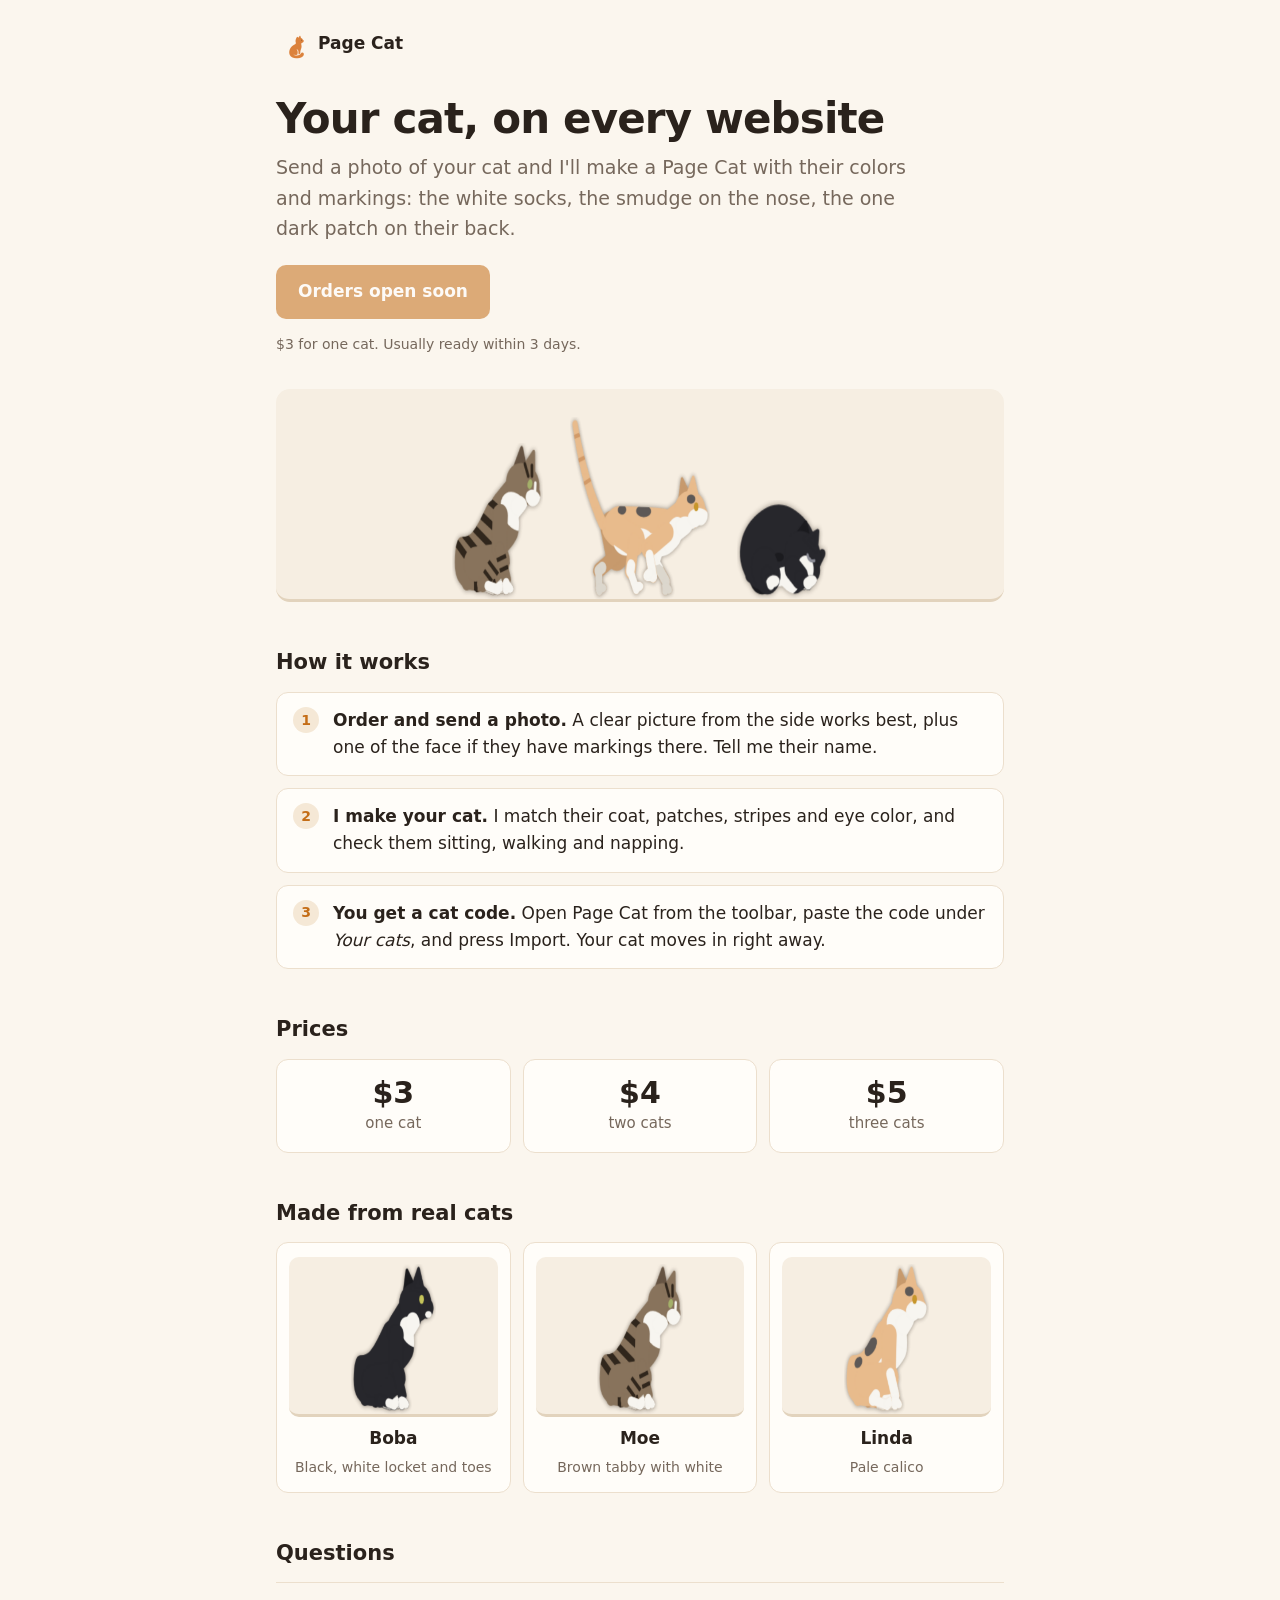
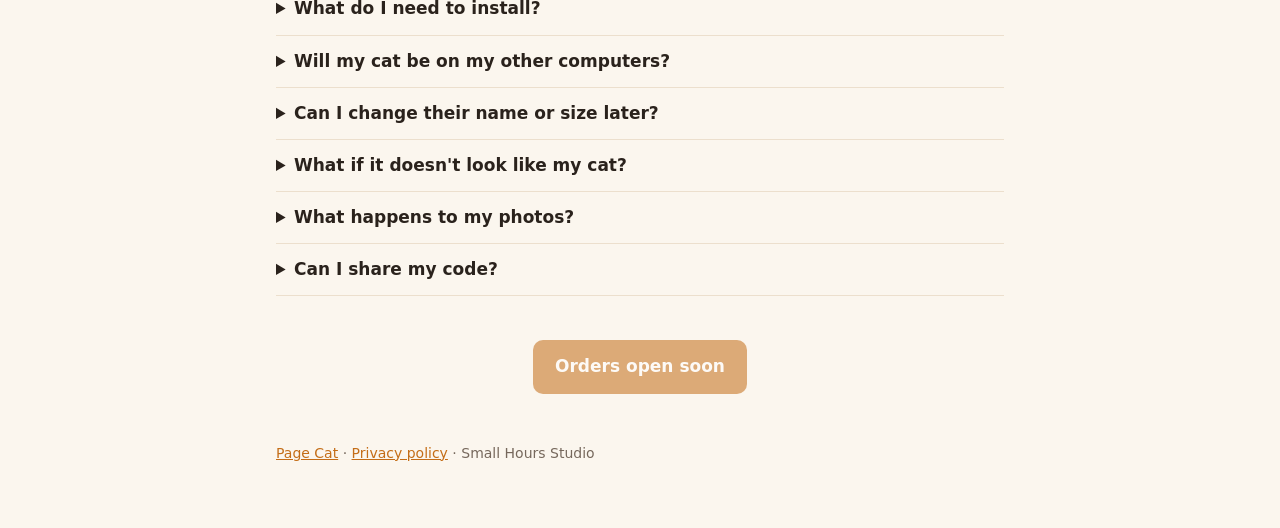
==== docs/custom.html @ 736ca17f "Custom cat page, menu button, Ko-fi kit, per-cat size - docs/custom.html: how ordering works, prices" ====
<!doctype html>
<html lang="en">
<head>
<meta charset="utf-8">
<meta name="viewport" content="width=device-width, initial-scale=1">
<title>Get a custom cat · Page Cat</title>
<meta name="description" content="Send a photo of your cat and get a Page Cat that looks like them.">
<link rel="icon" href="icon.png">
<style>
  :root {
    --bg: #fbf6ee; --fg: #2a221c; --muted: #76685c; --card: #fffdf9; --line: #ecdfcd;
    --accent: #c46d17; --accent-ink: #fff; --soft: #f5e8d6; --stage: #f6eee2;
  }
  @media (prefers-color-scheme: dark) {
    :root { --bg: #1b1916; --fg: #ece6de; --muted: #a59a8e; --card: #24211d; --line: #37312a; --accent: #eb9a43; --accent-ink: #1a1206; --soft: #2c2620; --stage: #efe6d8; }
  }
  * { box-sizing: border-box; }
  body { margin: 0; background: var(--bg); color: var(--fg); font: 17px/1.6 system-ui, "Segoe UI", sans-serif; }
  a { color: var(--accent); }
  main { max-width: 760px; margin: 0 auto; padding: 28px 16px 64px; }
  .top { display: flex; align-items: center; gap: 10px; font-weight: 650; text-decoration: none; color: var(--fg); }
  .top img { width: 32px; height: 32px; }
  h1 { font-size: clamp(30px, 6vw, 42px); line-height: 1.1; margin: 36px 0 10px; letter-spacing: -0.02em; }
  h2 { font-size: 21px; margin: 44px 0 12px; }
  .lede { font-size: 19px; color: var(--muted); margin: 0 0 22px; max-width: 34em; }
  .order { display: inline-block; background: var(--accent); color: var(--accent-ink); font-weight: 650; text-decoration: none; border-radius: 10px; padding: 13px 22px; }
  .order[aria-disabled="true"] { opacity: .55; pointer-events: none; }
  .small { font-size: 14px; color: var(--muted); }
  /* The cats always stand on a light 'page', so dark coats read in dark mode too. */
  .parade { display: flex; align-items: flex-end; justify-content: center; gap: 4%; margin: 34px 0 6px; padding: 28px 16px 0; background: var(--stage); border-radius: 14px; border-bottom: 3px solid #e2d3bd; }
  .parade img { height: auto; display: block; }
  .steps { list-style: none; padding: 0; margin: 0; display: grid; gap: 12px; }
  .steps li { background: var(--card); border: 1px solid var(--line); border-radius: 12px; padding: 14px 16px 14px 56px; position: relative; }
  .steps li::before { counter-increment: step; content: counter(step); position: absolute; left: 16px; top: 14px; width: 26px; height: 26px; border-radius: 50%; background: var(--soft); color: var(--accent); font-weight: 700; display: grid; place-items: center; font-size: 14px; }
  .steps { counter-reset: step; }
  .prices { display: grid; grid-template-columns: repeat(3, 1fr); gap: 12px; }
  .price { background: var(--card); border: 1px solid var(--line); border-radius: 12px; padding: 16px; text-align: center; }
  .price b { display: block; font-size: 30px; line-height: 1.1; }
  .price span { color: var(--muted); font-size: 15px; }
  .examples { display: grid; grid-template-columns: repeat(3, 1fr); gap: 12px; }
  .ex { background: var(--card); border: 1px solid var(--line); border-radius: 12px; padding: 14px 12px 12px; text-align: center; }
  .ex .pic { height: 160px; display: flex; align-items: flex-end; justify-content: center; background: var(--stage); border-radius: 10px; padding-top: 10px; border-bottom: 3px solid #e2d3bd; }
  .ex img { max-height: 150px; max-width: 100%; }
  .ex b { display: block; margin-top: 8px; }
  .ex span { font-size: 14px; color: var(--muted); }
  details { border-top: 1px solid var(--line); padding: 12px 0; }
  details:last-of-type { border-bottom: 1px solid var(--line); }
  summary { cursor: pointer; font-weight: 600; }
  details p { margin: 8px 0 0; color: var(--muted); }
  .cta { text-align: center; margin-top: 44px; }
  footer { margin-top: 48px; font-size: 14px; color: var(--muted); }
  @media (max-width: 560px) { .prices, .examples { grid-template-columns: 1fr; } .ex .pic { height: 120px; } .ex img { max-height: 120px; } }
</style>
</head>
<body>
<main>
  <a class="top" href="./"><img src="icon.png" alt="">Page Cat</a>

  <h1>Your cat, on every website</h1>
  <p class="lede">Send a photo of your cat and I'll make a Page Cat with their colors and markings: the white socks, the smudge on the nose, the one dark patch on their back.</p>
  <a class="order" id="order" href="#" aria-disabled="true">Orders open soon</a>
  <p class="small">$3 for one cat. Usually ready within 3 days.</p>

  <div class="parade" aria-hidden="true">
    <img src="cats/moe-sit.png" alt="" style="width:13%">
    <img src="cats/linda-walk.png" alt="" style="width:20%">
    <img src="cats/boba-sleep.png" alt="" style="width:13%">
  </div>

  <h2>How it works</h2>
  <ol class="steps">
    <li><b>Order and send a photo.</b> A clear picture from the side works best, plus one of the face if they have markings there. Tell me their name.</li>
    <li><b>I make your cat.</b> I match their coat, patches, stripes and eye color, and check them sitting, walking and napping.</li>
    <li><b>You get a cat code.</b> Open Page Cat from the toolbar, paste the code under <i>Your cats</i>, and press Import. Your cat moves in right away.</li>
  </ol>

  <h2>Prices</h2>
  <div class="prices">
    <div class="price"><b>$3</b><span>one cat</span></div>
    <div class="price"><b>$4</b><span>two cats</span></div>
    <div class="price"><b>$5</b><span>three cats</span></div>
  </div>

  <h2>Made from real cats</h2>
  <div class="examples">
    <div class="ex"><div class="pic"><img src="cats/boba-sit.png" alt="Boba: a black cat with a white chest and white toes"></div><b>Boba</b><span>Black, white locket and toes</span></div>
    <div class="ex"><div class="pic"><img src="cats/moe-sit.png" alt="Moe: a brown tabby with a white bib and white paws"></div><b>Moe</b><span>Brown tabby with white</span></div>
    <div class="ex"><div class="pic"><img src="cats/linda-sit.png" alt="Linda: a pale orange and white cat with a few gray patches"></div><b>Linda</b><span>Pale calico</span></div>
  </div>

  <h2>Questions</h2>
  <details><summary>What do I need to install?</summary><p>Just Page Cat from the Chrome Web Store. Your cat comes as a code you paste into it, so there's nothing else to download.</p></details>
  <details><summary>Will my cat be on my other computers?</summary><p>Yes, if you're signed in to Chrome with sync on. Your cats are saved to your Google account along with your other Page Cat settings.</p></details>
  <details><summary>Can I change their name or size later?</summary><p>Yes. Rename them in the Page Cat menu, and set their size and chonkiness with the sliders. Each of your cats remembers its own.</p></details>
  <details><summary>What if it doesn't look like my cat?</summary><p>Tell me what's off and I'll fix it. One round of changes is included. If I can't get it right, you get your money back.</p></details>
  <details><summary>What happens to my photos?</summary><p>I only use them to make your cat, and I delete them once you have your code. Page Cat itself never sees them and doesn't collect any data.</p></details>
  <details><summary>Can I share my code?</summary><p>Sure. Anyone who pastes it gets your cat.</p></details>

  <div class="cta"><a class="order" id="order2" href="#" aria-disabled="true">Orders open soon</a></div>

  <footer><a href="./">Page Cat</a> · <a href="privacy.html">Privacy policy</a> · Small Hours Studio</footer>
</main>
<script>
  // The Ko-fi page that takes orders. Leave empty until it's ready; the buttons stay greyed out.
  const KOFI = '';
  if (KOFI) for (const id of ['order', 'order2']) {
    const a = document.getElementById(id);
    a.href = KOFI; a.textContent = 'Order your cat'; a.removeAttribute('aria-disabled');
  }
</script>
</body>
</html>
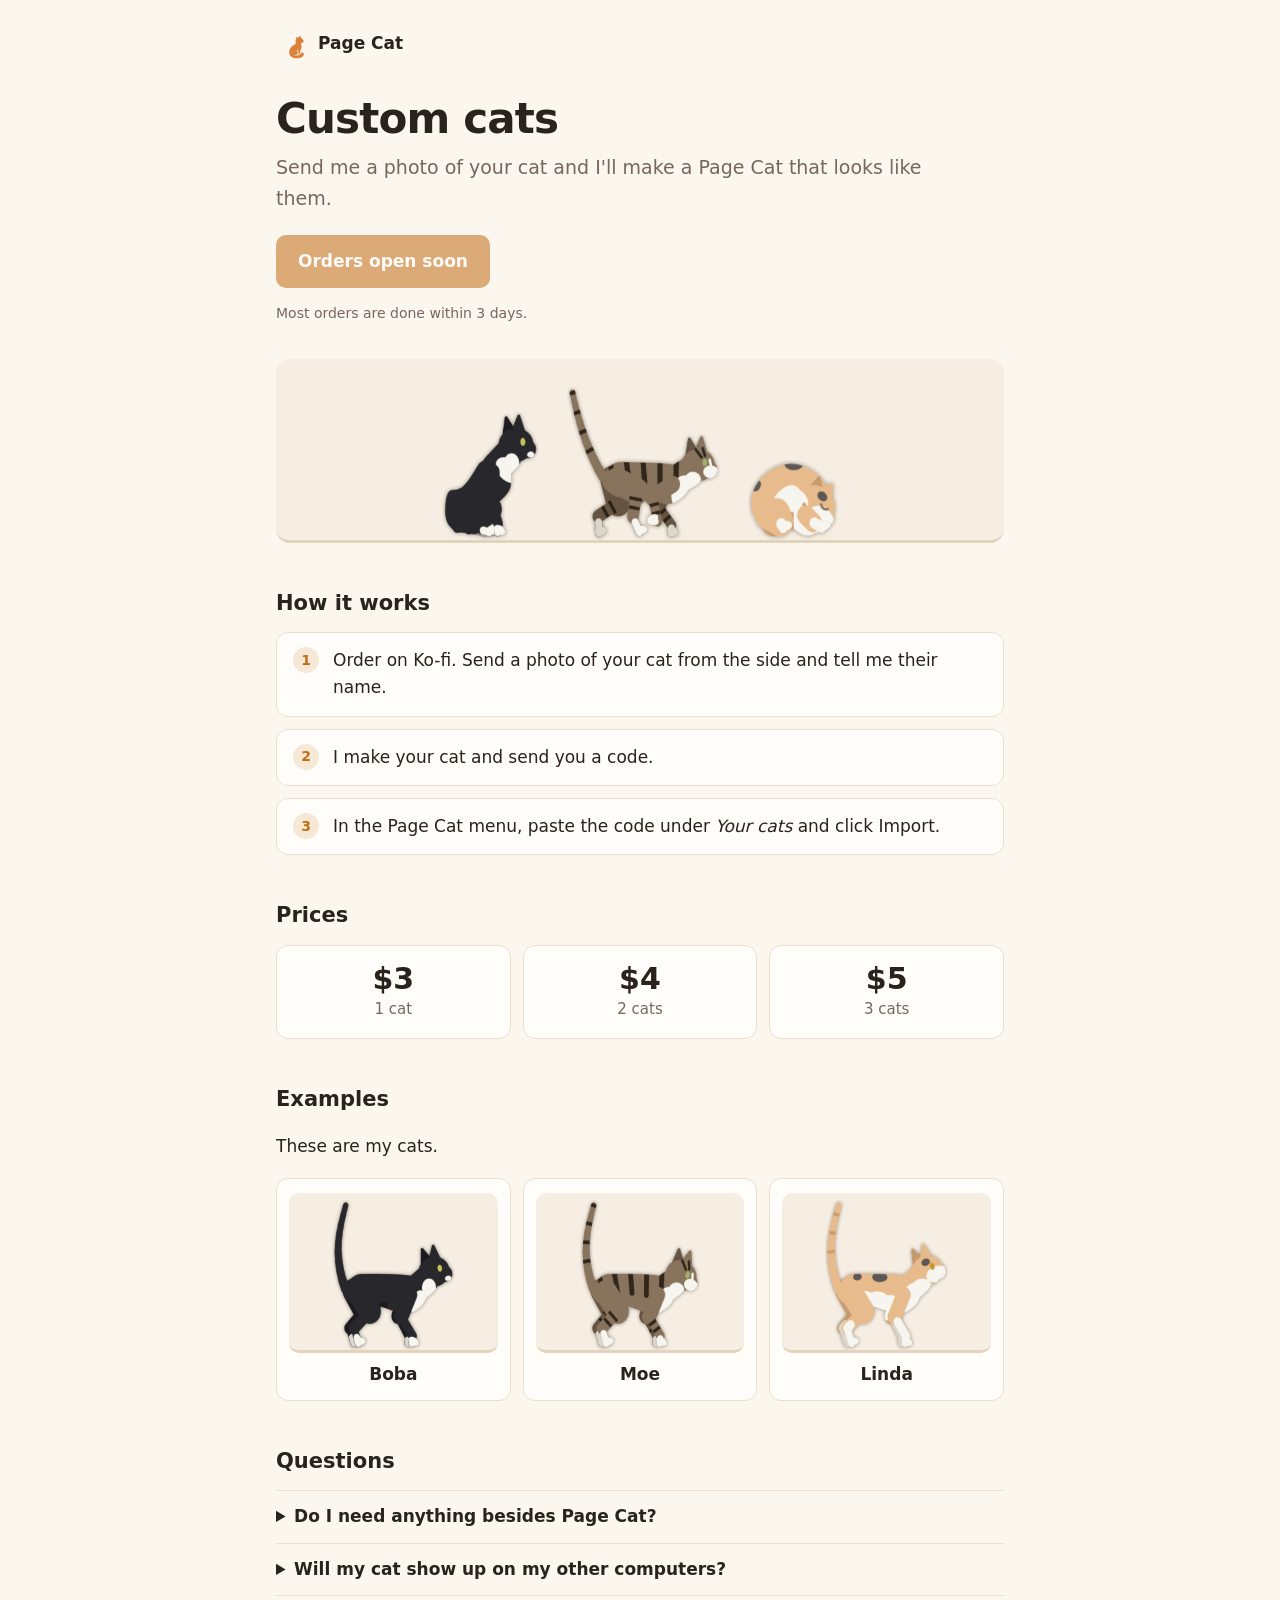
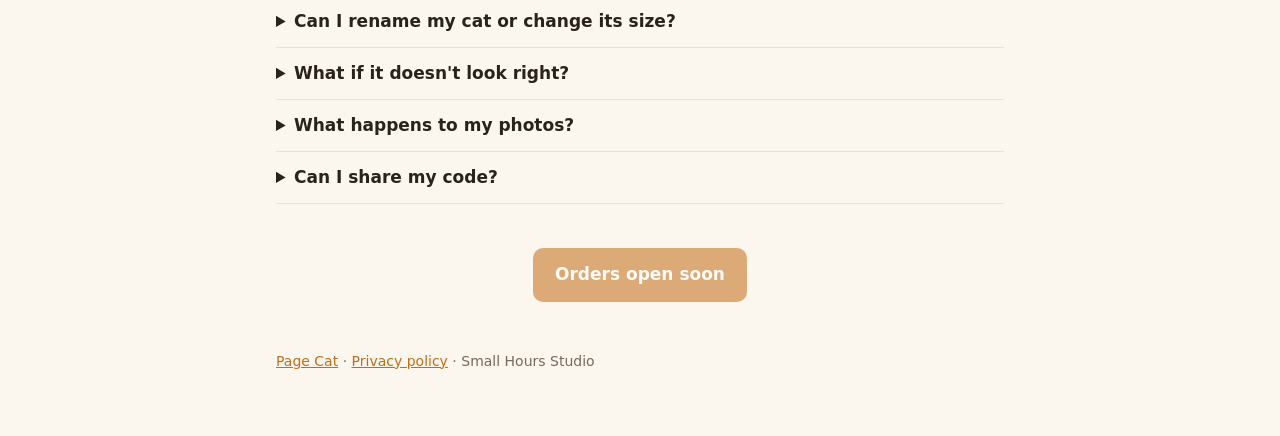
==== commit e37bb2b3: "Fix stretched cat art and rewrite the custom cats page plainly The artwork setup sat the cat low in " ====
--- a/docs/custom.html
+++ b/docs/custom.html
@@ -3,7 +3,7 @@
 <head>
 <meta charset="utf-8">
 <meta name="viewport" content="width=device-width, initial-scale=1">
-<title>Get a custom cat · Page Cat</title>
+<title>Custom cats · Page Cat</title>
 <meta name="description" content="Send a photo of your cat and get a Page Cat that looks like them.">
 <link rel="icon" href="icon.png">
 <style>
@@ -42,6 +42,7 @@
   .ex .pic { height: 160px; display: flex; align-items: flex-end; justify-content: center; background: var(--stage); border-radius: 10px; padding-top: 10px; border-bottom: 3px solid #e2d3bd; }
   .ex img { max-height: 150px; max-width: 100%; }
   .ex b { display: block; margin-top: 8px; }
+  .ex .pic img { max-width: 88%; }
   .ex span { font-size: 14px; color: var(--muted); }
   details { border-top: 1px solid var(--line); padding: 12px 0; }
   details:last-of-type { border-bottom: 1px solid var(--line); }
@@ -56,45 +57,46 @@
 <main>
   <a class="top" href="./"><img src="icon.png" alt="">Page Cat</a>
 
-  <h1>Your cat, on every website</h1>
-  <p class="lede">Send a photo of your cat and I'll make a Page Cat with their colors and markings: the white socks, the smudge on the nose, the one dark patch on their back.</p>
+  <h1>Custom cats</h1>
+  <p class="lede">Send me a photo of your cat and I'll make a Page Cat that looks like them.</p>
   <a class="order" id="order" href="#" aria-disabled="true">Orders open soon</a>
-  <p class="small">$3 for one cat. Usually ready within 3 days.</p>
+  <p class="small">Most orders are done within 3 days.</p>
 
   <div class="parade" aria-hidden="true">
-    <img src="cats/moe-sit.png" alt="" style="width:13%">
-    <img src="cats/linda-walk.png" alt="" style="width:20%">
-    <img src="cats/boba-sleep.png" alt="" style="width:13%">
+    <img src="cats/boba-sit.png" alt="" style="width:14%">
+    <img src="cats/moe-walk.png" alt="" style="width:22%">
+    <img src="cats/linda-sleep.png" alt="" style="width:13%">
   </div>
 
   <h2>How it works</h2>
   <ol class="steps">
-    <li><b>Order and send a photo.</b> A clear picture from the side works best, plus one of the face if they have markings there. Tell me their name.</li>
-    <li><b>I make your cat.</b> I match their coat, patches, stripes and eye color, and check them sitting, walking and napping.</li>
-    <li><b>You get a cat code.</b> Open Page Cat from the toolbar, paste the code under <i>Your cats</i>, and press Import. Your cat moves in right away.</li>
+    <li>Order on Ko-fi. Send a photo of your cat from the side and tell me their name.</li>
+    <li>I make your cat and send you a code.</li>
+    <li>In the Page Cat menu, paste the code under <i>Your cats</i> and click Import.</li>
   </ol>
 
   <h2>Prices</h2>
   <div class="prices">
-    <div class="price"><b>$3</b><span>one cat</span></div>
-    <div class="price"><b>$4</b><span>two cats</span></div>
-    <div class="price"><b>$5</b><span>three cats</span></div>
+    <div class="price"><b>$3</b><span>1 cat</span></div>
+    <div class="price"><b>$4</b><span>2 cats</span></div>
+    <div class="price"><b>$5</b><span>3 cats</span></div>
   </div>
 
-  <h2>Made from real cats</h2>
+  <h2>Examples</h2>
+  <p>These are my cats.</p>
   <div class="examples">
-    <div class="ex"><div class="pic"><img src="cats/boba-sit.png" alt="Boba: a black cat with a white chest and white toes"></div><b>Boba</b><span>Black, white locket and toes</span></div>
-    <div class="ex"><div class="pic"><img src="cats/moe-sit.png" alt="Moe: a brown tabby with a white bib and white paws"></div><b>Moe</b><span>Brown tabby with white</span></div>
-    <div class="ex"><div class="pic"><img src="cats/linda-sit.png" alt="Linda: a pale orange and white cat with a few gray patches"></div><b>Linda</b><span>Pale calico</span></div>
+    <div class="ex"><div class="pic"><img src="cats/boba-stand.png" alt="Boba, a black cat with a white chest and white toes"></div><b>Boba</b></div>
+    <div class="ex"><div class="pic"><img src="cats/moe-stand.png" alt="Moe, a brown tabby with a white chest and white paws"></div><b>Moe</b></div>
+    <div class="ex"><div class="pic"><img src="cats/linda-stand.png" alt="Linda, a pale orange and white cat with gray patches"></div><b>Linda</b></div>
   </div>
 
   <h2>Questions</h2>
-  <details><summary>What do I need to install?</summary><p>Just Page Cat from the Chrome Web Store. Your cat comes as a code you paste into it, so there's nothing else to download.</p></details>
-  <details><summary>Will my cat be on my other computers?</summary><p>Yes, if you're signed in to Chrome with sync on. Your cats are saved to your Google account along with your other Page Cat settings.</p></details>
-  <details><summary>Can I change their name or size later?</summary><p>Yes. Rename them in the Page Cat menu, and set their size and chonkiness with the sliders. Each of your cats remembers its own.</p></details>
-  <details><summary>What if it doesn't look like my cat?</summary><p>Tell me what's off and I'll fix it. One round of changes is included. If I can't get it right, you get your money back.</p></details>
-  <details><summary>What happens to my photos?</summary><p>I only use them to make your cat, and I delete them once you have your code. Page Cat itself never sees them and doesn't collect any data.</p></details>
-  <details><summary>Can I share my code?</summary><p>Sure. Anyone who pastes it gets your cat.</p></details>
+  <details><summary>Do I need anything besides Page Cat?</summary><p>No. The code goes straight into the extension.</p></details>
+  <details><summary>Will my cat show up on my other computers?</summary><p>Yes, if Chrome sync is on.</p></details>
+  <details><summary>Can I rename my cat or change its size?</summary><p>Yes, from the Page Cat menu.</p></details>
+  <details><summary>What if it doesn't look right?</summary><p>Tell me what to change. If I can't get it right, I'll refund you.</p></details>
+  <details><summary>What happens to my photos?</summary><p>I delete them after I send your code.</p></details>
+  <details><summary>Can I share my code?</summary><p>Yes. Anyone with the code can add your cat.</p></details>
 
   <div class="cta"><a class="order" id="order2" href="#" aria-disabled="true">Orders open soon</a></div>
 
@@ -105,7 +107,7 @@
   const KOFI = '';
   if (KOFI) for (const id of ['order', 'order2']) {
     const a = document.getElementById(id);
-    a.href = KOFI; a.textContent = 'Order your cat'; a.removeAttribute('aria-disabled');
+    a.href = KOFI; a.textContent = 'Order on Ko-fi'; a.removeAttribute('aria-disabled');
   }
 </script>
 </body>
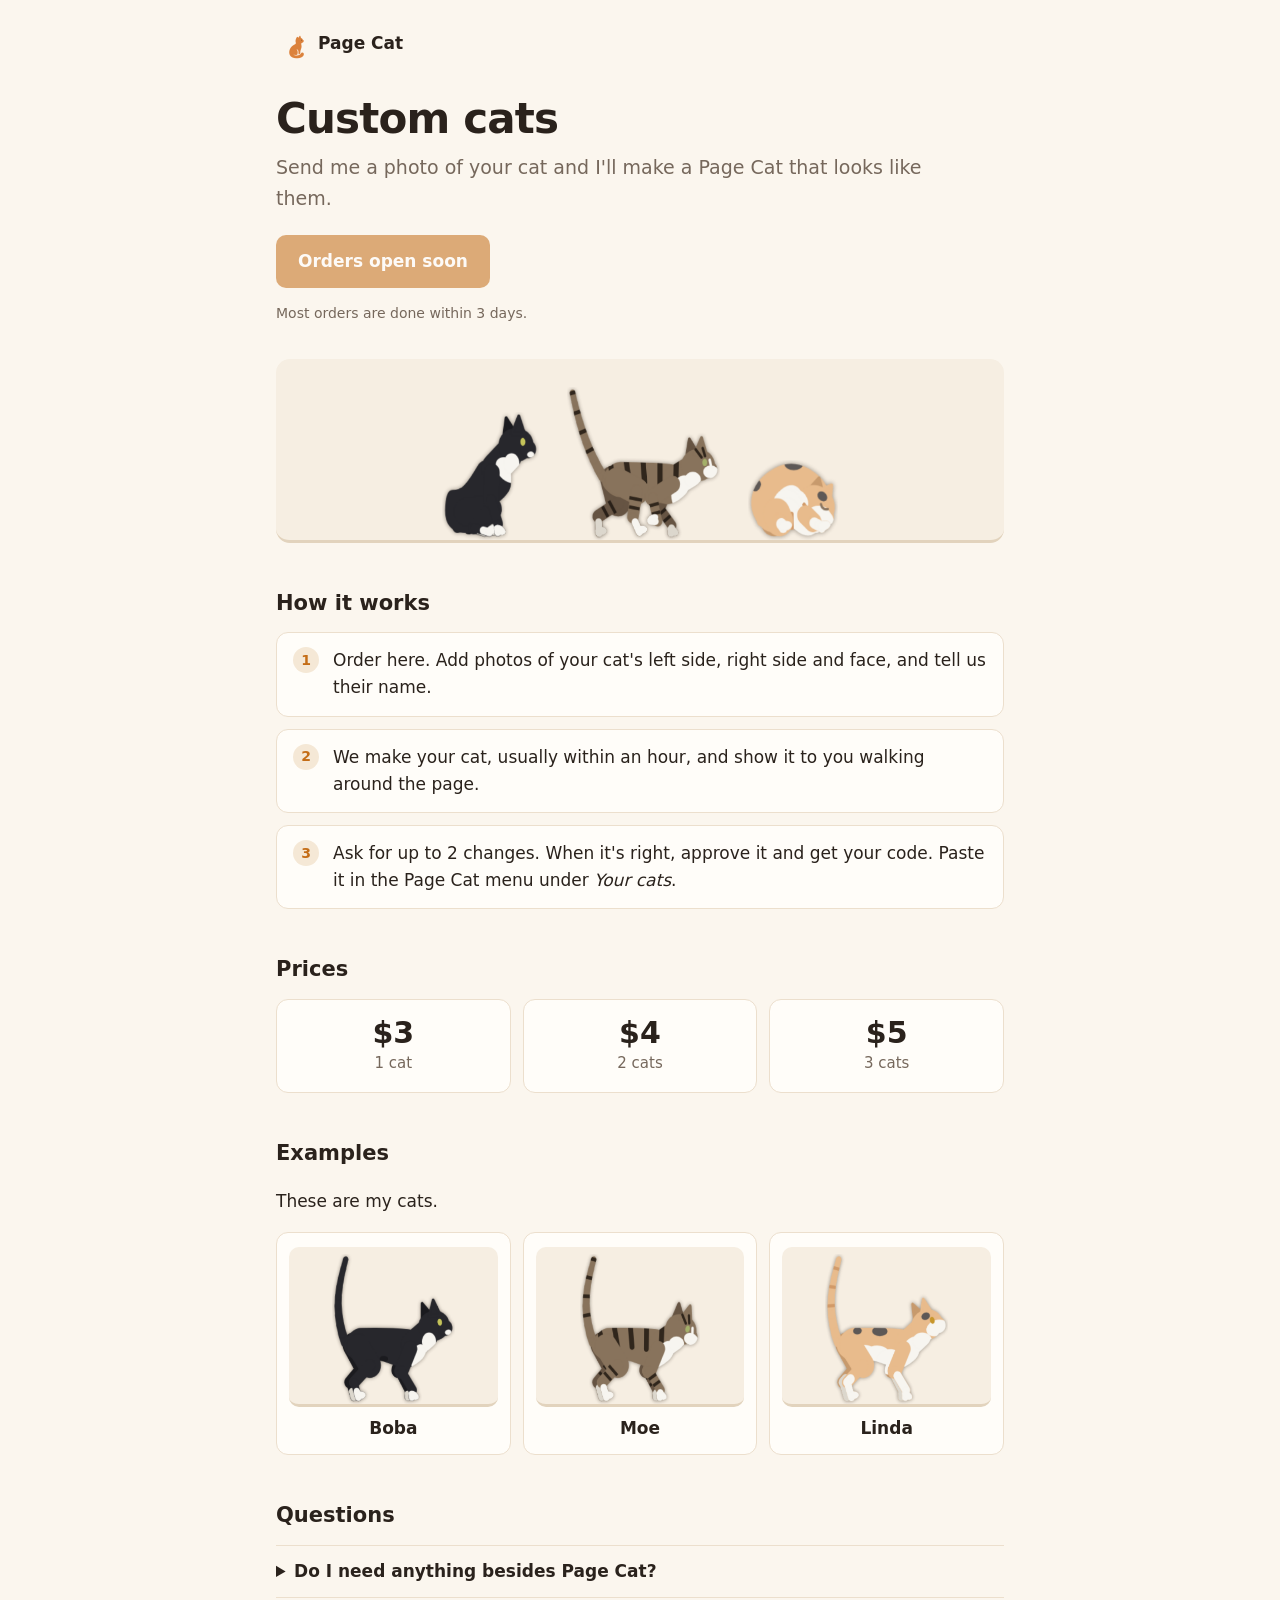
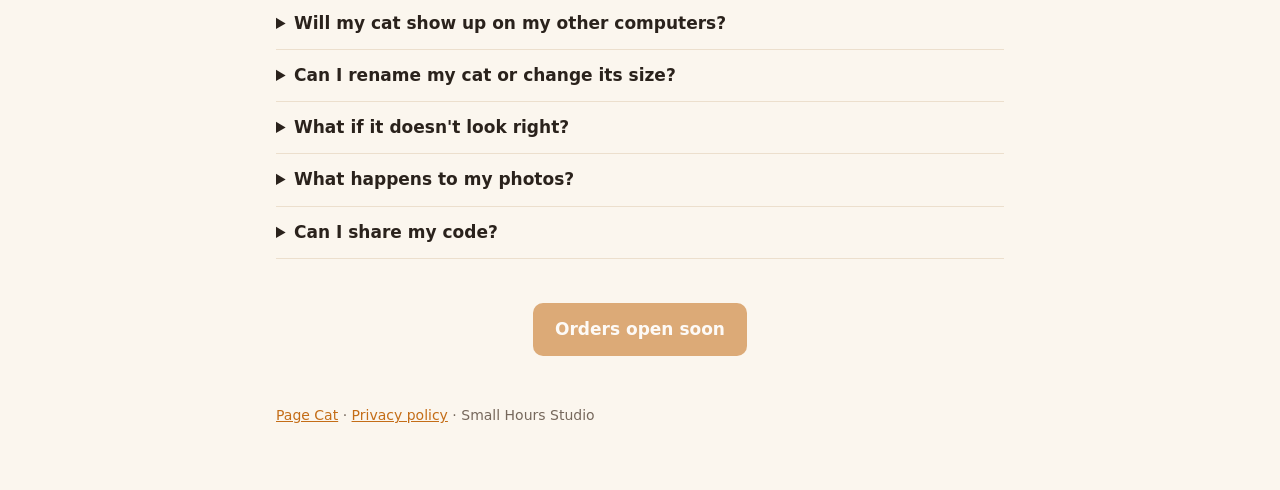
==== commit 0f19927d: "Custom cat orders: order site, order service, cat maker job - docs/order.html: pick 1-3 cats, add le" ====
--- a/docs/custom.html
+++ b/docs/custom.html
@@ -6,6 +6,7 @@
 <title>Custom cats · Page Cat</title>
 <meta name="description" content="Send a photo of your cat and get a Page Cat that looks like them.">
 <link rel="icon" href="icon.png">
+<script src="config.js"></script>
 <style>
   :root {
     --bg: #fbf6ee; --fg: #2a221c; --muted: #76685c; --card: #fffdf9; --line: #ecdfcd;
@@ -70,9 +71,9 @@
 
   <h2>How it works</h2>
   <ol class="steps">
-    <li>Order on Ko-fi. Send a photo of your cat from the side and tell me their name.</li>
-    <li>I make your cat and send you a code.</li>
-    <li>In the Page Cat menu, paste the code under <i>Your cats</i> and click Import.</li>
+    <li>Order here. Add photos of your cat's left side, right side and face, and tell us their name.</li>
+    <li>We make your cat, usually within an hour, and show it to you walking around the page.</li>
+    <li>Ask for up to 2 changes. When it's right, approve it and get your code. Paste it in the Page Cat menu under <i>Your cats</i>.</li>
   </ol>
 
   <h2>Prices</h2>
@@ -94,8 +95,8 @@
   <details><summary>Do I need anything besides Page Cat?</summary><p>No. The code goes straight into the extension.</p></details>
   <details><summary>Will my cat show up on my other computers?</summary><p>Yes, if Chrome sync is on.</p></details>
   <details><summary>Can I rename my cat or change its size?</summary><p>Yes, from the Page Cat menu.</p></details>
-  <details><summary>What if it doesn't look right?</summary><p>Tell me what to change. If I can't get it right, I'll refund you.</p></details>
-  <details><summary>What happens to my photos?</summary><p>I delete them after I send your code.</p></details>
+  <details><summary>What if it doesn't look right?</summary><p>You see your cat before you get the code, and you can ask for up to 2 changes. If it's still not right, email us and we'll refund you.</p></details>
+  <details><summary>What happens to my photos?</summary><p>They're used only to make your cat and are deleted once you approve it.</p></details>
   <details><summary>Can I share my code?</summary><p>Yes. Anyone with the code can add your cat.</p></details>
 
   <div class="cta"><a class="order" id="order2" href="#" aria-disabled="true">Orders open soon</a></div>
@@ -103,11 +104,10 @@
   <footer><a href="./">Page Cat</a> · <a href="privacy.html">Privacy policy</a> · Small Hours Studio</footer>
 </main>
 <script>
-  // The Ko-fi page that takes orders. Leave empty until it's ready; the buttons stay greyed out.
-  const KOFI = '';
-  if (KOFI) for (const id of ['order', 'order2']) {
+  // config.js says whether orders are open; until then the buttons stay greyed out.
+  if (window.ORDERS_OPEN) for (const id of ['order', 'order2']) {
     const a = document.getElementById(id);
-    a.href = KOFI; a.textContent = 'Order on Ko-fi'; a.removeAttribute('aria-disabled');
+    a.href = 'order.html'; a.textContent = 'Order your cat'; a.removeAttribute('aria-disabled');
   }
 </script>
 </body>
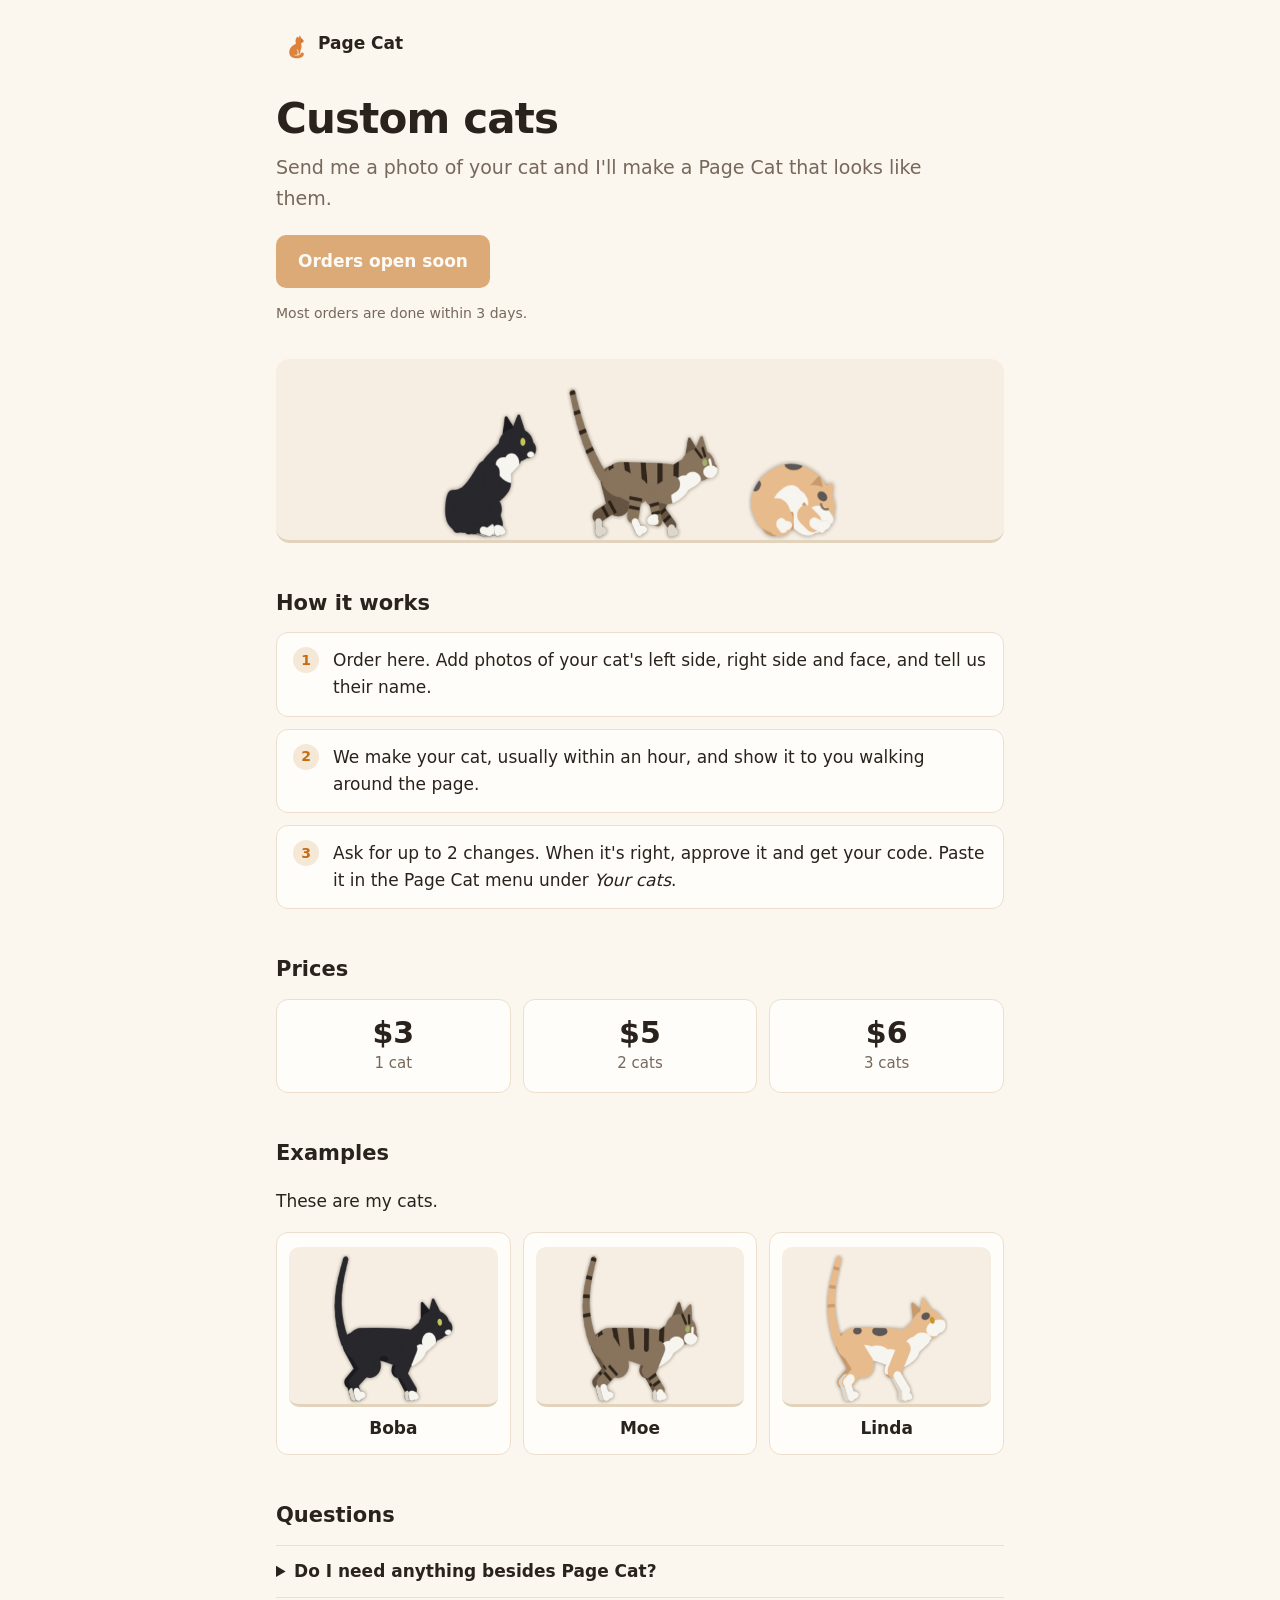
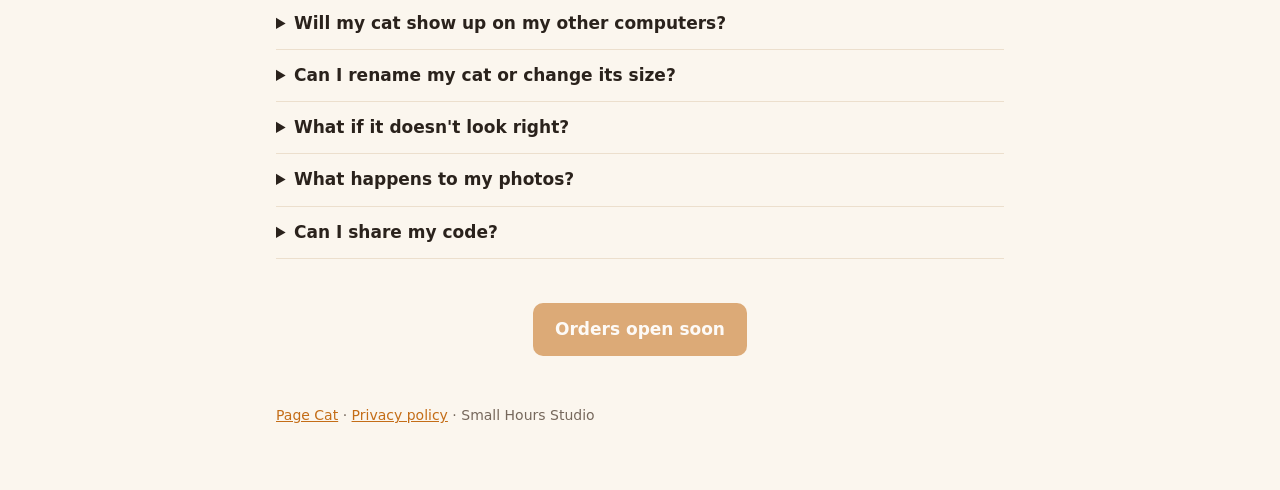
==== commit 438e735c: "Prices: $3 for one cat, $5 for two, $6 for three Co-Authored-By: Claude Opus 5.5 <noreply@anthropic." ====
--- a/docs/custom.html
+++ b/docs/custom.html
@@ -79,8 +79,8 @@
   <h2>Prices</h2>
   <div class="prices">
     <div class="price"><b>$3</b><span>1 cat</span></div>
-    <div class="price"><b>$4</b><span>2 cats</span></div>
-    <div class="price"><b>$5</b><span>3 cats</span></div>
+    <div class="price"><b>$5</b><span>2 cats</span></div>
+    <div class="price"><b>$6</b><span>3 cats</span></div>
   </div>
 
   <h2>Examples</h2>
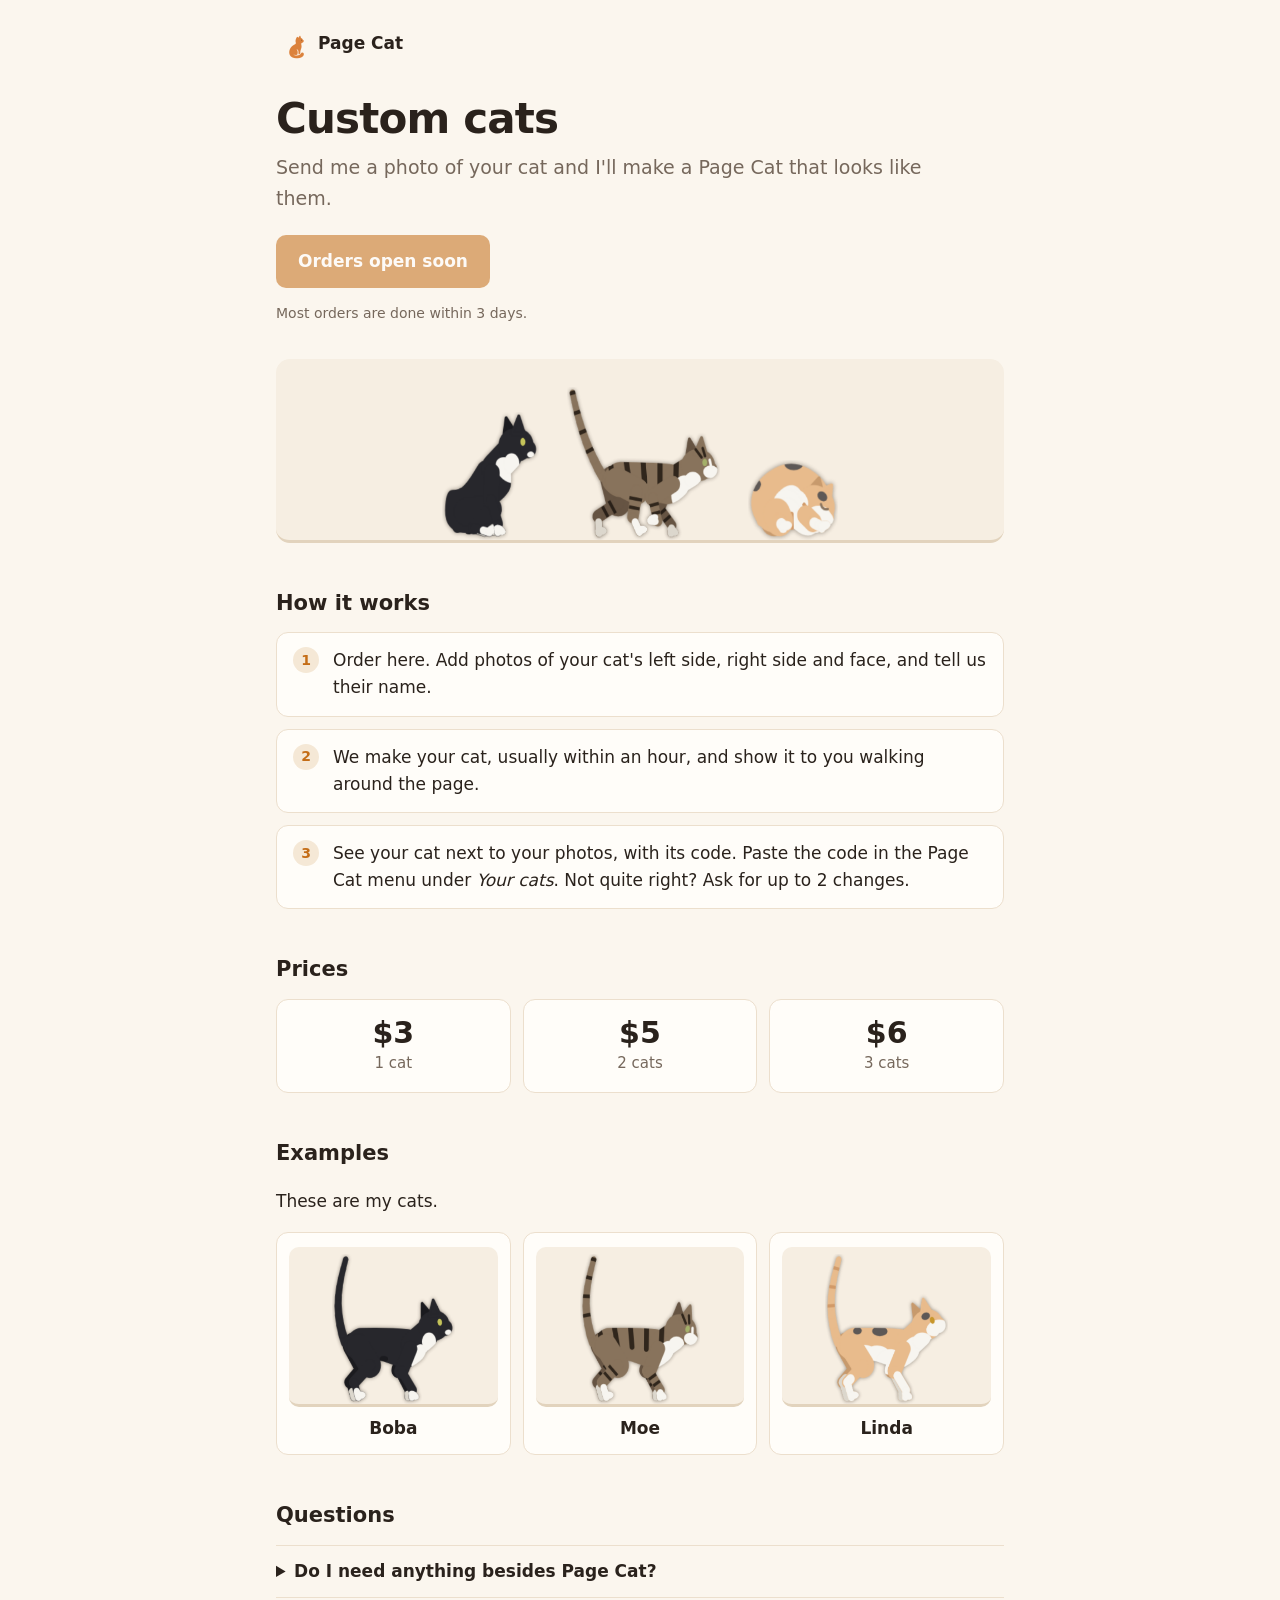
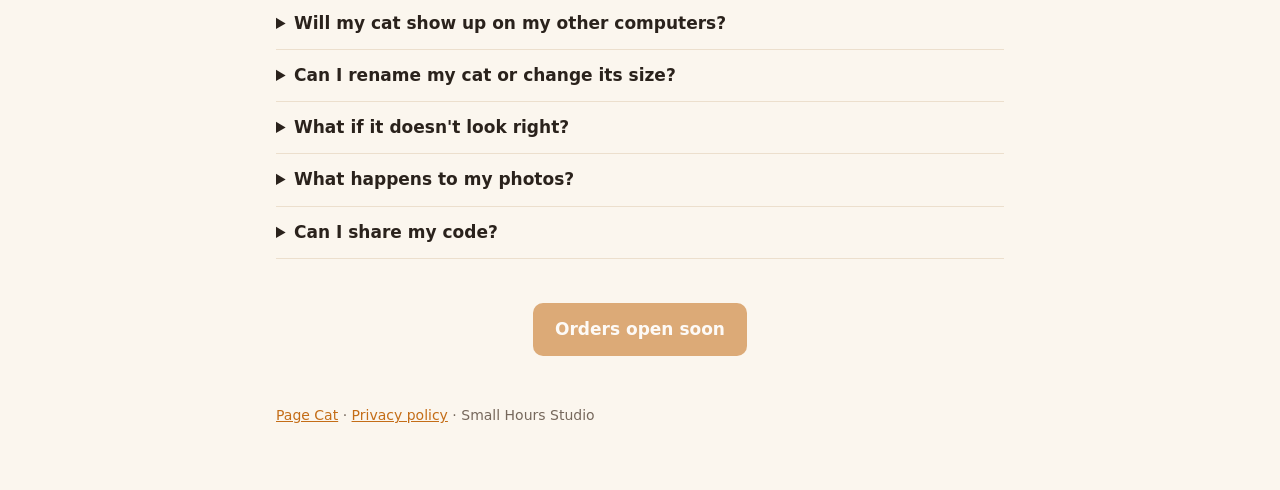
==== commit 622db382: "Order records, making page, photo-vs-cat page, admin page - Codes are signed for every version as so" ====
--- a/docs/custom.html
+++ b/docs/custom.html
@@ -73,7 +73,7 @@
   <ol class="steps">
     <li>Order here. Add photos of your cat's left side, right side and face, and tell us their name.</li>
     <li>We make your cat, usually within an hour, and show it to you walking around the page.</li>
-    <li>Ask for up to 2 changes. When it's right, approve it and get your code. Paste it in the Page Cat menu under <i>Your cats</i>.</li>
+    <li>See your cat next to your photos, with its code. Paste the code in the Page Cat menu under <i>Your cats</i>. Not quite right? Ask for up to 2 changes.</li>
   </ol>
 
   <h2>Prices</h2>
@@ -96,7 +96,7 @@
   <details><summary>Will my cat show up on my other computers?</summary><p>Yes, if Chrome sync is on.</p></details>
   <details><summary>Can I rename my cat or change its size?</summary><p>Yes, from the Page Cat menu.</p></details>
   <details><summary>What if it doesn't look right?</summary><p>You see your cat before you get the code, and you can ask for up to 2 changes. If it's still not right, email us and we'll refund you.</p></details>
-  <details><summary>What happens to my photos?</summary><p>They're used only to make your cat and are deleted once you approve it.</p></details>
+  <details><summary>What happens to my photos?</summary><p>They're used only to make your cat. We keep them for 30 days so you can compare them with your cat, then they're deleted.</p></details>
   <details><summary>Can I share my code?</summary><p>Yes. Anyone with the code can add your cat.</p></details>
 
   <div class="cta"><a class="order" id="order2" href="#" aria-disabled="true">Orders open soon</a></div>
